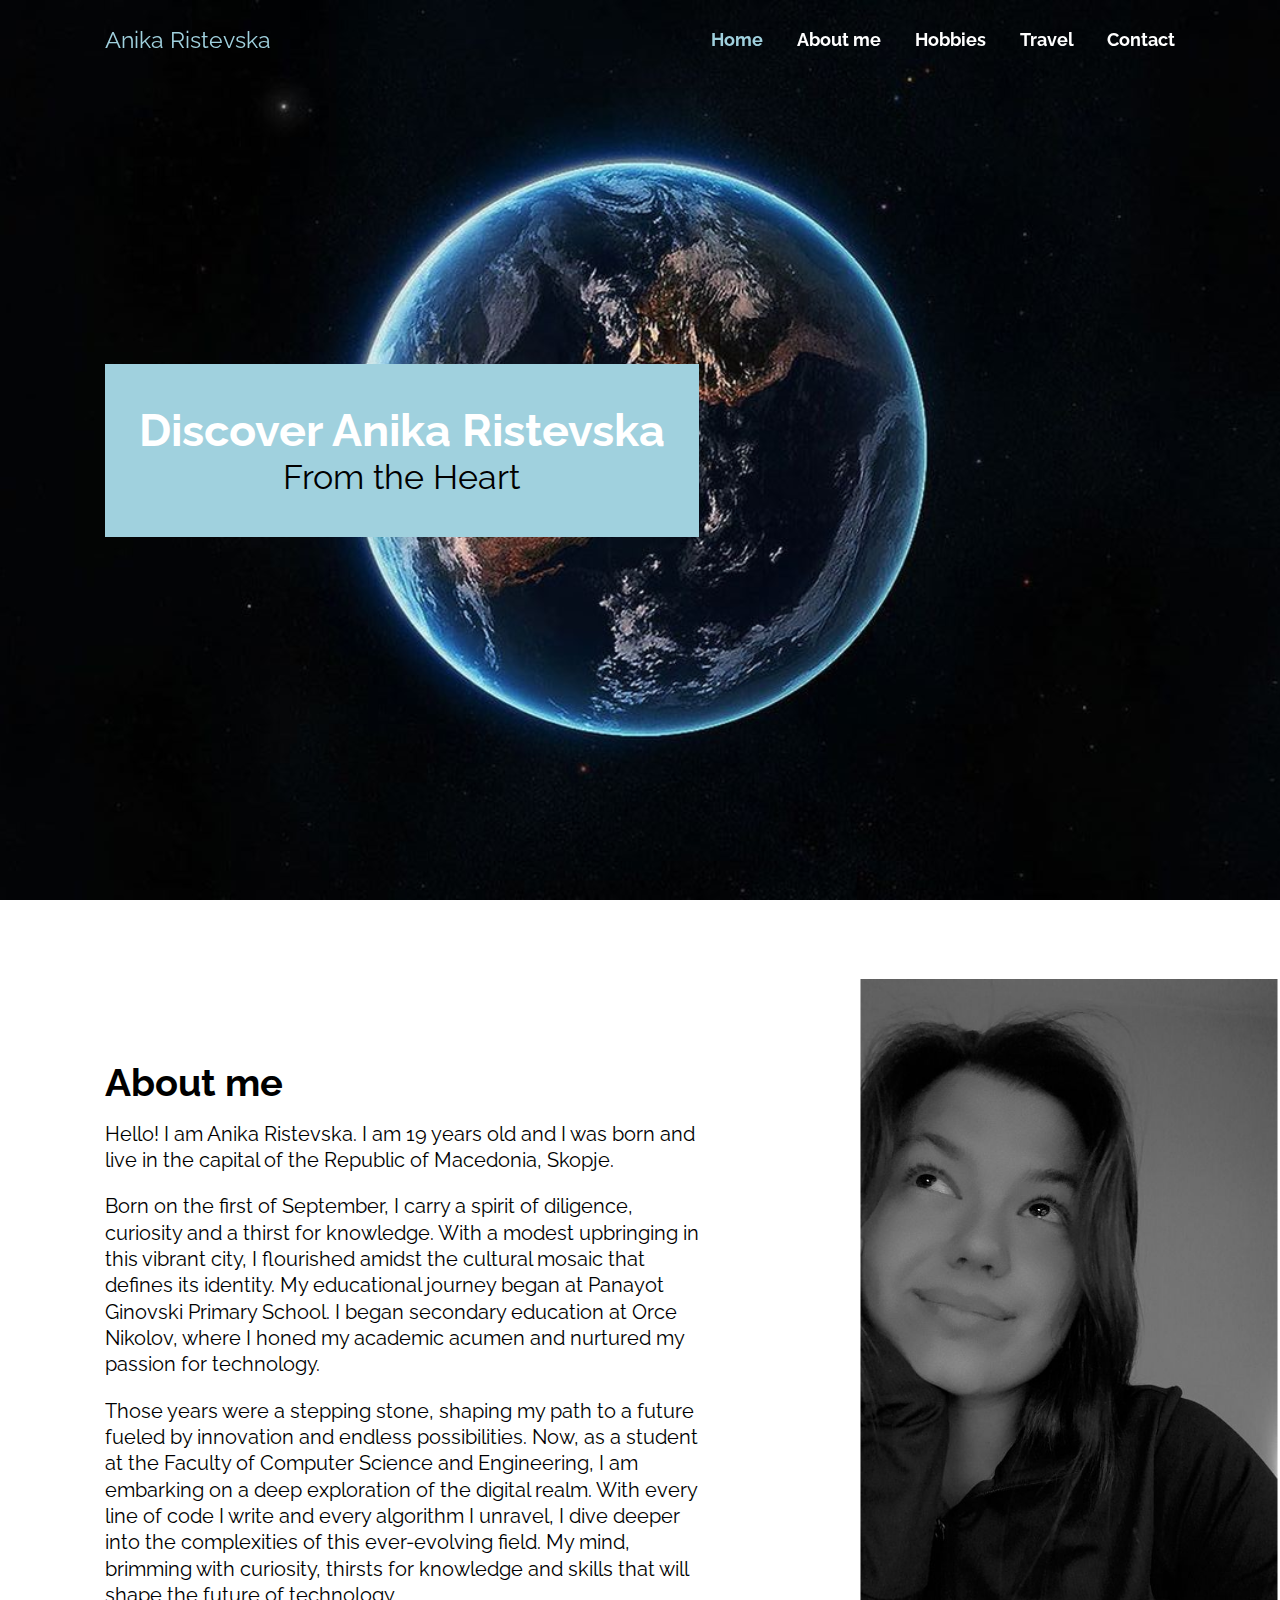
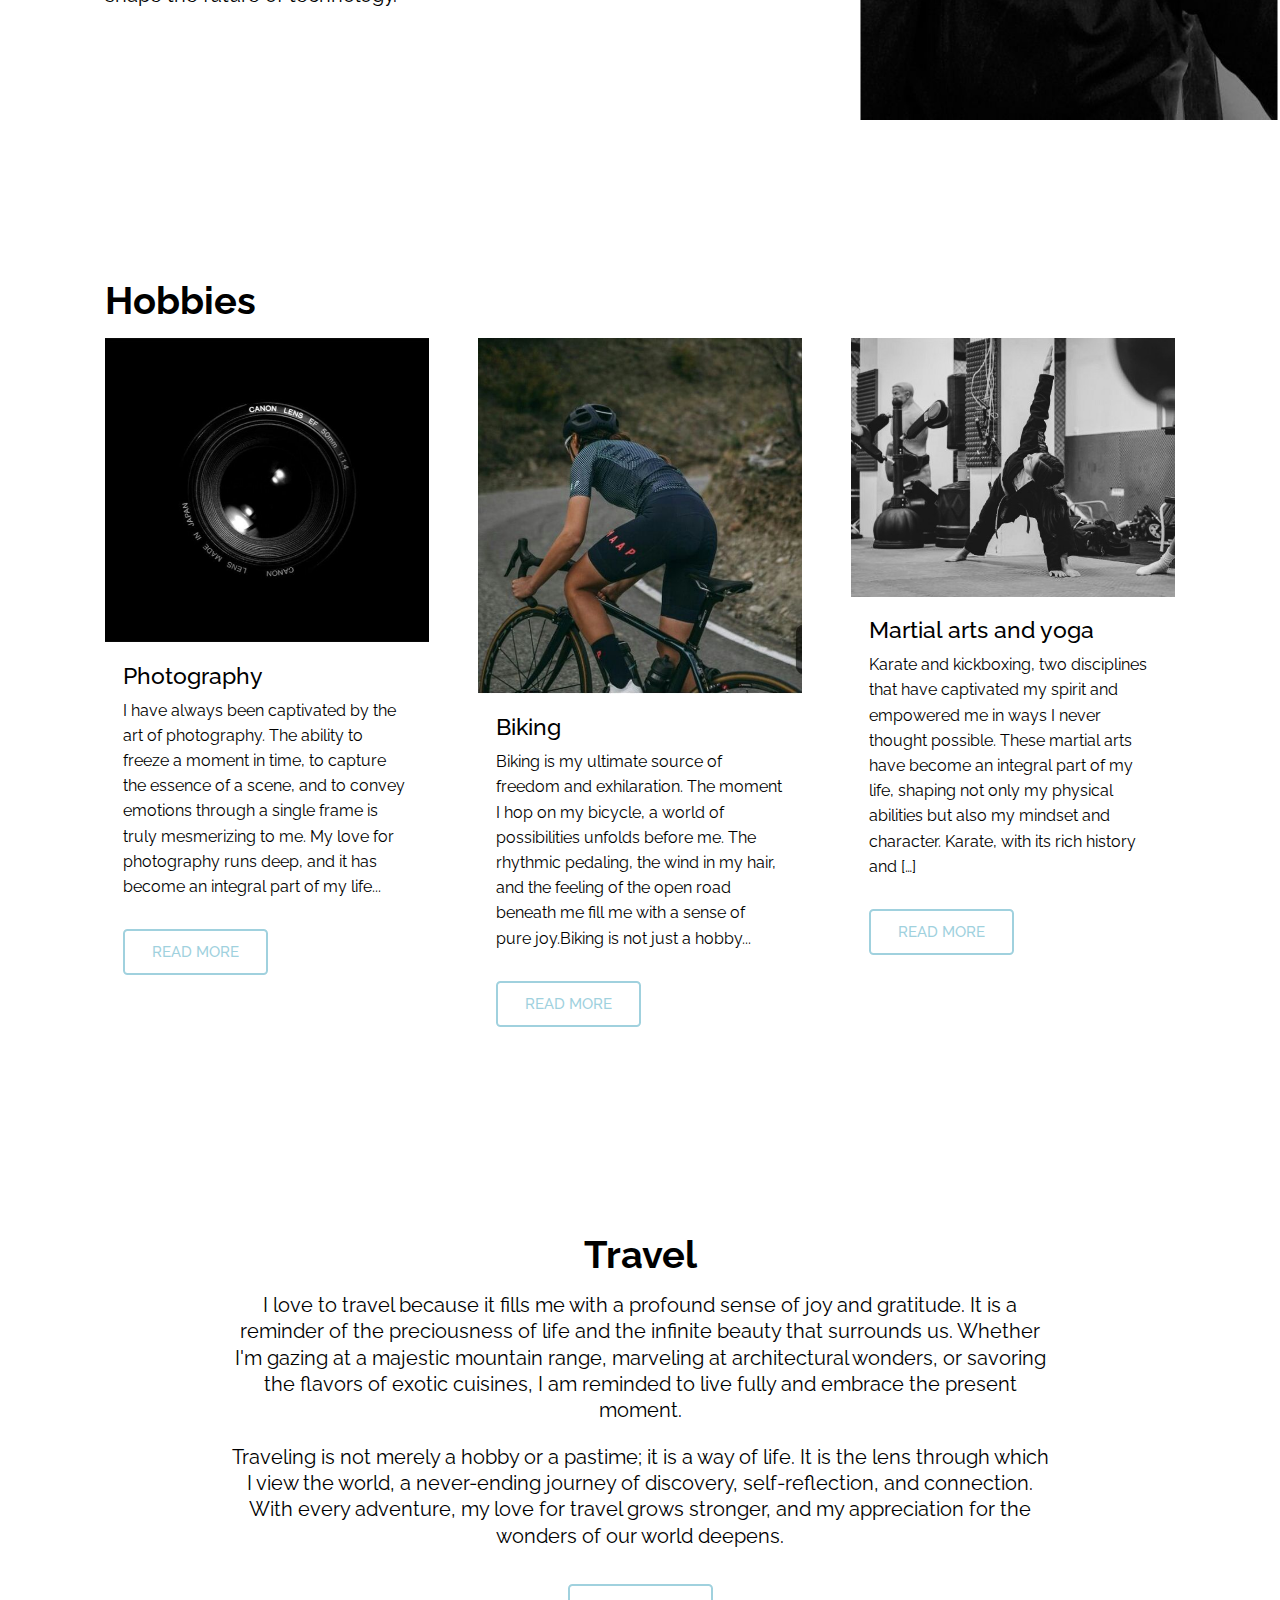
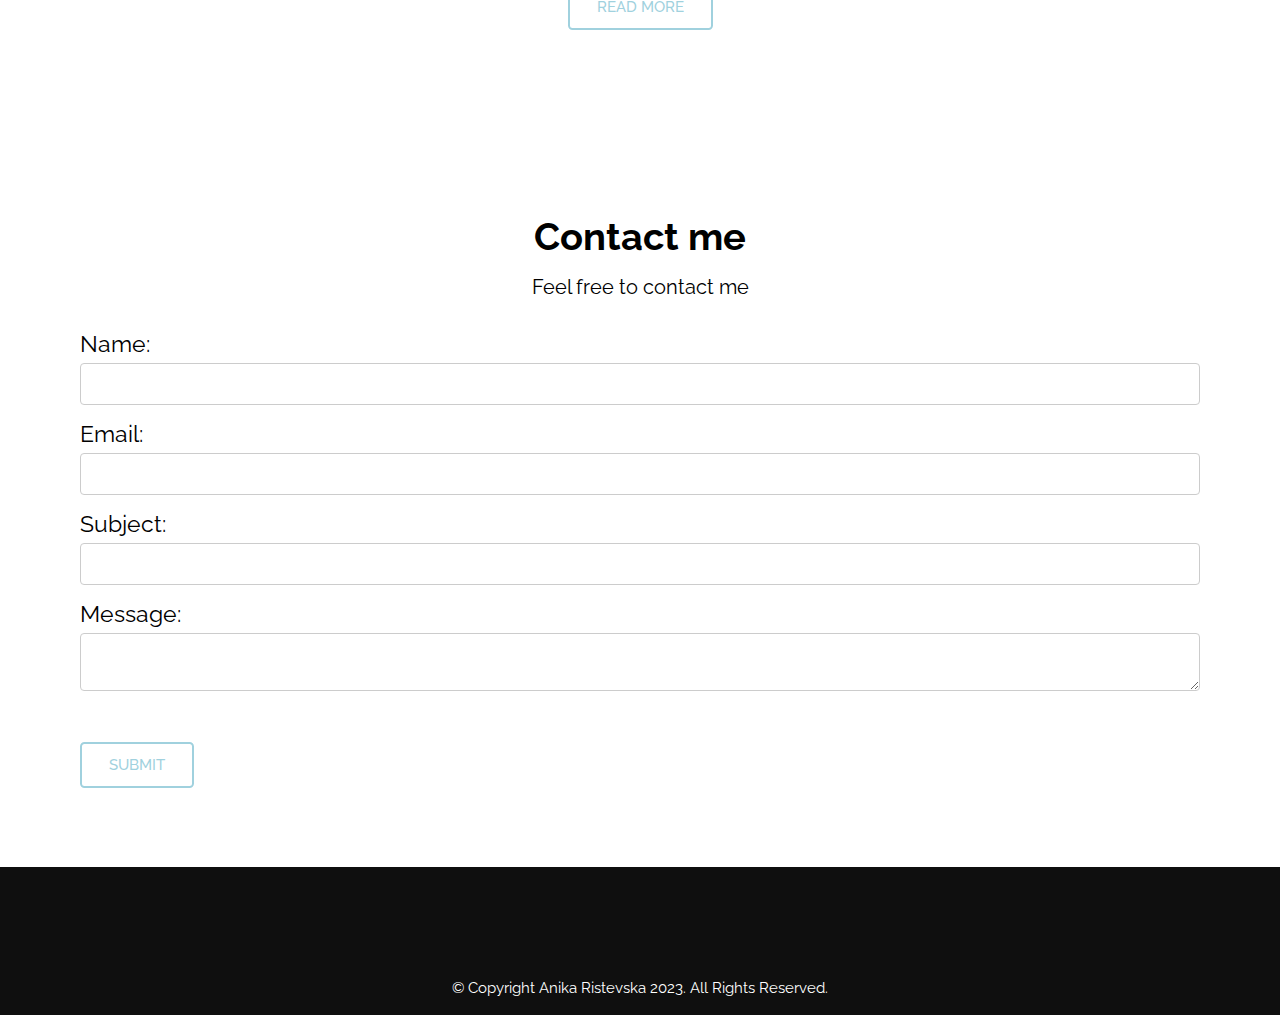
==== index.html @ ef15c839 "Add files via upload" ====
<!DOCTYPE html>
<html lang="en">
<head>
    <meta charset="UTF-8">
    <meta http-equiv="X-UA-Compatible" content="IE=edge">
    <meta name="viewport" content="width=device-width, initial-scale=1.0">
    <title>Anika Ristevska</title>
    <link rel="stylesheet" href="css/style.css">
    <script src="js/fontawesome.min.js"></script>
    <script src="js/jquery-3.6.4.min.js"></script>
</head>
<body>
    <aside id="aside">
        <div class="wrapper-aside">
            <i class="fas fa-times" onclick="close_aside();"></i>
            <nav class="aside-nav">
                <ul>
                    <li>
                        <a href="index.html">Home</a>
                    </li>
                    <li>
                        <a href="#about-me">About Me</a>
                    </li>
                    <li>
                        <a href="#hobbies">Hobbies</a>
                    </li>
                    <li>
                        <a href="#travel">Travel</a>
                    </li>
                    <li>
                        <a href="#contact">Contact</a>
                    </li>
                </ul>
            </nav>
            <div class="aside-contact">
                <a href="tel:+436644708633" target="_blank">
                    <i class="fas fa-phone-alt"></i>&nbsp;&nbsp;+3897/314-020
                </a>
                <a href="mailto:anikaristevska11@gmail.com" target="_blank">
                    <i class="fas fa-envelope"></i>&nbsp;&nbsp;anikaristevska11@gmail.com
                </a>
            </div>
            <div class="aside-social-media">
                <a href="https://www.instagram.com/anika_ristevska/" target="_blank">
                    <i class="fab fa-instagram"></i>
                </a>
                <a href="https://www.facebook.com/anika.ristevska" target="_blank">
                    <i class="fab fa-facebook"></i>
                </a>
                <a href="https://www.linkedin.com" target="_blank">
                    <i class="fab fa-linkedin-in"></i>
                </a>
                <a href="https://www.twitter.com" target="_blank">
                    <i class="fab fa-twitter"></i>
                </a>
                <a href="https://www.youtube.com" target="_blank">
                    <i class="fab fa-youtube"></i>
                </a>
            </div>
        </div>
    </aside>
    <header id="header">
        <div class="container">
            <div class="row row-header">
                <div class="col-xl-3 col-lg-3 col-md-3 col-sm-3 col-xs-6">
                    <div class="logo-part">
                        <a href='index.html'>Anika Ristevska</a>
                    </div>
                </div>
                <div class="col-xl-9 col-lg-9 col-md-9 col-sm-9 col-xs-6">
                    <nav class="navigation">
                        <ul>
                            <li>
                                <a class="link active" href="index.html" >Home</a>
                            </li>
                            <li>
                                <a class="link" href="#about-me">About me</a>
                            </li>
                            <li>
                                <a class="link" href="#hobbies">Hobbies</a>
                            </li>
                            <li>
                                <a class="link" href="#travel">Travel</a>
                            </li>
                            <li>
                                <a class="link" href="#contact">Contact</a>
                            </li>
                        </ul>
                        <i id="hamburger" class="fas fa-bars" onclick="open_aside();"></i>
                    </nav>
                </div>
            </div>
        </div>
    </header>
    <main>
        <section class="main-part">
            <img class="main-home-img" src="images/main-image.jpg" alt="Main image">
            <div class="container">
                <div class="row">
                    <div class="col-xl-7 col-lg-7 col-md-8 col-sm-12">
                        <div class="wrapper-main-text">
							<div class="discover">
								<h1>Discover Anika Ristevska</h1>
								<h2>From the Heart</h2>
							</div>
                        </div>
                    </div>
                </div>
            </div>
        </section>
        <section class="container-about-me" id="about-me">
            <div class="container">
                <div class="row">
                    <div class="col-xl-7 col-lg-7">
                        <div class="content-text">
                            <div class="wrapper-txt wrapper-dark-txt">
                                <h2>About me</h2>
                                <p>Hello! I am Anika Ristevska. I am 19 years old and I was born and live in the capital of the Republic of Macedonia, Skopje.</p>
                                <p>Born on the first of September, I carry a spirit of diligence, curiosity and a thirst for knowledge. With a modest upbringing in this vibrant city, I flourished amidst the cultural mosaic that defines its identity. My educational journey began at Panayot Ginovski Primary School. I began secondary education at Orce Nikolov, where I honed my academic acumen and nurtured my passion for technology. </p>
                                <p>Those years were a stepping stone, shaping my path to a future fueled by innovation and endless possibilities. Now, as a student at the Faculty of Computer Science and Engineering, I am embarking on a deep exploration of the digital realm. With every line of code I write and every algorithm I unravel, I dive deeper into the complexities of this ever-evolving field. My mind, brimming with curiosity, thirsts for knowledge and skills that will shape the future of technology.</p>
                            </div>
                        </div>
                    </div>
                    <div class="col-xl-5 col-lg-5">
                        <div class="about-me-img">
                            <img id="about-me-img" src="images/jas.jpg" alt="About me">
                        </div>
                    </div>
                </div>
            </div>
        </section>
        <section class="container-hobbies" id="hobbies">
            <div class="container">
                <div class="row">
                    <div class="col-xl-12 col-lg-12">
                        <div class="content-text">
                            <div class="wrapper-txt wrapper-dark-txt">
                                <h2>Hobbies</h2>
                            </div>
                        </div>
                    </div>
					<article class="col-xl-4 col-lg-4 col-md-12 col-sm-12 col-blog">
                        <div class="blog-item">
                            <div class="blog-img">
							<img src="images/cam1.jpg" alt="Photography">
                            </div>
                            <div class="blog-content">
                                <h3>Photography</h3>
                                <p>I have always been captivated by the art of photography. The ability to freeze a moment in time, to capture the essence of a scene, and to convey emotions through a single frame is truly mesmerizing to me. My love for photography runs deep, and it has become an integral part of my life...</p>
                                <a class="btn btn-dark" href="photography.html">Read more</a>
                            </div>
                        </div>
                    </article>
					<article class="col-xl-4 col-lg-4 col-md-12 col-sm-12 col-blog">
                        <div class="blog-item">
                            <div class="blog-img">
							<img src="images/bike2.jpg" alt="Biking">
                            </div>
                            <div class="blog-content">
                                <h3>Biking</h3>
                                <p>Biking is my ultimate source of freedom and exhilaration. The moment I hop on my bicycle, a world of possibilities unfolds before me. The rhythmic pedaling, the wind in my hair, and the feeling of the open road beneath me fill me with a sense of pure joy.Biking is not just a hobby...</p>
                                <a class="btn btn-dark" href="biking.html">Read more</a>
                            </div>
                        </div>
                    </article>	
					<article class="col-xl-4 col-lg-4 col-md-12 col-sm-12 col-blog">
                        <div class="blog-item">
                            <div class="blog-img">
							<img src="images/karate.jpg" alt="Martial arts and yoga">
                            </div>
                            <div class="blog-content">
                                <h3>Martial arts and yoga</h3>
                                <p>Karate and kickboxing, two disciplines that have captivated my spirit and empowered me in ways I never thought possible. These martial arts have become an integral part of my life, shaping not only my physical abilities but also my mindset and character. Karate, with its rich history and […]</p>
                                <a class="btn btn-dark" href="martial-arts-and-yoga.html">Read more</a>
                            </div>
                        </div>
                    </article>			
                </div>
            </div>
        </section>		
        <section class="container-travel" id="travel">
            <div class="container">
                <div class="row row-travel">
                    <div class="col-xl-10 col-lg-9 col-md-10 col-sm-12">
                        <div class="wrapper-txt wrapper-dark-txt travel-text-wrapper">
                            <h2>Travel</h2>
                            <p>I love to travel because it fills me with a profound sense of joy and gratitude. It is a reminder of the preciousness of life and the infinite beauty that surrounds us. Whether I'm gazing at a majestic mountain range, marveling at architectural wonders, or savoring the flavors of exotic cuisines, I am reminded to live fully and embrace the present moment.</p>
                            <p>Traveling is not merely a hobby or a pastime; it is a way of life. It is the lens through which I view the world, a never-ending journey of discovery, self-reflection, and connection. With every adventure, my love for travel grows stronger, and my appreciation for the wonders of our world deepens.</p>
                            <a class="btn btn-dark" href="travel.html">Read more</a>
                        </div>
                    </div>
                    <div class="col-xl-12 col-lg-12 col-md-12 col-sm-12">

                    </div>
                </div>
            </div>
        </section>		
		
        <section class="container-blog" id="contact">
            <div class="container">
                <div class="row row-title-blog">
                    <div class="col-xl-7 col-lg-8 col-md-10 col-sm-12">
                        <div class="wrapper-txt wrapper-dark-txt">
                            <h2>Contact me</h2>
                            <p>Feel free to contact me</p>
                        </div>
                    </div>
                </div>
                <div class="row">
				  <form action="/action_page.php" method="post" action="process.php">
					<label for="name">Name:</label>
					<input type="text" id="name" name="name" required>

					<label for="email">Email:</label>
					<input type="email" id="email" name="email" required>

					<label for="subject">Subject:</label>
					<input type="text" id="subject" name="subject" required>

					<label for="message">Message:</label>
					<textarea id="message" name="message" required></textarea>

					<input class="btn btn-dark" type="submit" value="Submit">
				  </form>
                </div>
            </div>
        </section>
    </main>
    <footer>
        <div class="container-footer">
            <div class="container">
                <div class="row footer-row">
                    <div class="col-xl-6 col-lg-8 col-md-10 col-sm-12">
                        <div class="footer-item">
                            <div class="footer-social-media">
                                <a href="https://www.instagram.com/" target="_blank">
                                    <i class="fab fa-instagram"></i>
                                </a>
                                <a href="https://www.facebook.com/" target="_blank">
                                    <i class="fab fa-facebook"></i>
                                </a>
                                <a href="https://twitter.com/" target="_blank">
                                    <i class="fab fa-twitter"></i>
                                </a>
                                <a href="https://www.linkedin.com/" target="_blank">
                                    <i class="fab fa-linkedin"></i>
                                </a>
                                <a href="https://www.youtube.com/" target="_blank">
                                    <i class="fab fa-youtube"></i>
                                </a>
                            </div>
                        </div>
                    </div>
                </div>
                <div class="container">
                    <div class="row">
                        <div class="col-xl-12 col-lg-12 col-md-12 col-sm-12">
                            <div class="wrapper-copyright">
                                <p>&copy; Copyright Anika Ristevska 2023. All Rights Reserved.</p>
                            </div>
                        </div>
                    </div>
                </div>
            </div>
        </div>
    </footer>
    <script src="js/functions.js"></script>
</body>
</html>
---- css/style.css ----
@font-face {
	font-family: "light-font";
	src: url("../fonts/Raleway-Light.ttf");
}

@font-face {
	font-family: "regular-font";
	src: url("../fonts/Raleway-Regular.ttf");
}

@font-face {
	font-family: "medium-font";
	src: url("../fonts/Raleway-Medium.ttf");
}

@font-face {
	font-family: "bold-font";
	src: url("../fonts/Raleway-Bold.ttf");
}

:root{
    --font-size: 15px;
    --h1-font-size: 2em;
    --h2-font-size: 1.7em;
}

*{
	font-family: "regular-font", sans-serif;
}

*, *::before, *::after{
    box-sizing: border-box;
}

html{
	font-size: 15px;
	overflow-x: hidden;
}

body{
    margin: 0;
    padding: 0;
    font-size: 100%;
    background-color: white;
    color: #000;
    font-weight: 400;
	overflow-x: hidden;
}

#aside{
	height: 100vh;
	width: 100%;
	position: fixed;
	top: 0;
	background-color: white;
	z-index: 1100;
	overflow-y: auto;
	padding: 1rem 1.1rem 3rem 1.1rem;
	transition: all 0.5s ease;
	transform: translateX(-100%);
}

#aside .wrapper-aside{
	height: 100%;
	position: relative;
}

#aside .wrapper-aside > i.fa-times{
	position: absolute;
	right: 0;
	top: 0;
	font-size: 1.5rem;
	cursor: pointer;
}

#aside .wrapper-aside > i.fa-times:hover{
	color: rgb(239, 59, 69);
	transition: all 1.3s cubic-bezier(0.075, 0.82, 0.165, 1);
}

#aside .wrapper-aside .aside-nav, #aside .wrapper-aside .aside-contact{
	border-bottom: 0.0625rem solid lightgray;
	display: flex;
	max-width: 25rem;
	width: 100%;
	margin-left: auto;
	margin-right: auto;
}

#aside .wrapper-aside .aside-nav{
	justify-content: center;
	padding: 4rem 0 1rem 0;
}

#aside .wrapper-aside .aside-nav ul{
	list-style-type: none;
	padding: 0;
	margin: 0;
}

#aside .wrapper-aside .aside-nav ul li a{
	display: block;
	padding: 0.5rem 0;
	margin: 0.6rem 0;
	text-align: center;
	font-size: 1.3rem;
}

#aside .wrapper-aside .aside-nav ul li a:hover{
	color: rgb(239, 59, 69);
	transition: all 1.3s cubic-bezier(0.075, 0.82, 0.165, 1);
}

#aside .wrapper-aside .aside-contact{
	align-items: center;
	flex-direction: column;
	padding: 1rem 0;
	font-size: 1.3rem;
}

#aside .wrapper-aside .aside-contact a{
	display: block;
	padding: 0.2rem 0;
	margin: 0.3rem 0;
}

#aside .wrapper-aside .aside-contact a:hover{
	color: rgb(239, 59, 69);
	transition: all 1.3s cubic-bezier(0.075, 0.82, 0.165, 1);
}

#aside .wrapper-aside .aside-contact a .fa-times{
	color: var(--fourth-txt-color);
}

#aside .aside-social-media{
	display: flex;
	justify-content: center;
	padding: 1rem 0;
	margin: 0.3rem 0;
}

#aside .aside-social-media a{
	display: inline-flex;
	margin: 0 0.4rem;
	font-size: 1.3rem;
}

#aside .aside-social-media a:hover{
	color: rgb(239, 59, 69);
	transition: all 1.3s cubic-bezier(0.075, 0.82, 0.165, 1);
}

header{
    padding: 0.5em 0;
    position: fixed;
    left: 0;
    top: 0;
    right: 0;
	z-index: 999;
	font-size: 1.5rem;
	transition: all 1s cubic-bezier(0.075, 0.82, 0.165, 1);
}

#header > .container > .row{
	align-items: center;
}
.logo-part{
	color:#a0d1de;	
}

.row-header{
	align-items: center;
}

h1, h2, h3, h4, h5, h6, p, label, input, a, button, 
figure, strong, b, textarea, ul{
	font-weight: inherit;
	margin: 0;
	padding: 0;
}

p{
	line-height: 1.6;
}

a{
	text-decoration: none;
	color: inherit;
}

.container{
    width: 100%;
    padding-left: 1.1em;
    padding-right: 1.1em;
    margin-left: auto;
    margin-right: auto;
}

.row{
    display: flex;
    flex-wrap: wrap;
    margin-left: -1.1em;
    margin-right: -1.1em;
}

.col-sm-1, .col-sm-2, .col-sm-3, .col-sm-4, .col-sm-5, .col-sm-6, .col-sm-7, .col-sm-8, .col-sm-9, .col-sm-10, 
.col-sm-11, .col-sm-12, .col-md-1, .col-md-2, .col-md-3, .col-md-4, .col-md-5, .col-md-6, .col-md-7, .col-md-8, 
.col-md-9, .col-md-10, .col-md-11, .col-md-12, .col-lg-1, .col-lg-2, .col-lg-3, .col-lg-4, .col-lg-5, .col-lg-6, 
.col-lg-7, .col-lg-8, .col-lg-9, .col-lg-10, .col-lg-11, .col-lg-12, .col-xl-1, .col-xl-2, .col-xl-3, .col-xl-4, 
.col-xl-5, .col-xl-6, .col-xl-7, .col-xl-8, .col-xl-9, .col-xl-10, .col-xl-11, .col-xl-12{
	padding-left: 1.1em;
	padding-right: 1.1em;
	position: relative;
	width: 100%;
	min-height: 1px;
}

.navigation{
    display: flex;
    align-items: center;
    justify-content: flex-end;
}

.navigation .fa-bars{
	color: white;
	display: none;
}

.navigation ul{
    display: flex;
    list-style-type: none;
}

.navigation ul li{
    margin-left: 1.5em;
}

 .navigation ul li a, .li-dropdown span{
    font-size: 0.8em;
	color: white;
	font-family: "medium-font", sans-serif;
} 

.navigation ul li > a, .navigation ul li > span{
	padding: 1em 0;
	display: block;
	transition: all 1s cubic-bezier(0.075, 0.82, 0.165, 1);
	font-family: "bold-font", sans-serif;
}

.navigation ul li > a:hover, .navigation ul li > span:hover{
	color: #a0d1de !important;
}

.discover {
    background-color: #a0d1de;
    padding: 40px 20px;
    text-align: center;
}

.main-part{
    height: 100vh;
    display: flex;
    align-items: center;
	position: relative;
	overflow: hidden;
	font-size: 1.5rem;
}

.main-part .main-home-img{
	position: absolute;
    top: 0;
    left: 0;
    height: 100%;
    object-fit: cover;
    width: 100%;
	animation-name: zoom-main-img;
	animation-duration: 50s;
	animation-timing-function: ease;
	animation-iteration-count: infinite;
}

@keyframes zoom-main-img{
	0%{
		transform: scale(1);
	}
	50%{
		transform: scale(2);
	}
	100%{
		transform: scale(1);
	}
}

.main-part .wrapper-main-text h1{
    color: white;
	font-size: var(--h1-font-size);
	font-family: "bold-font", sans-serif;
}

.btn{
    display: inline-block;
    margin-top: 2em;
    padding: 0.8em 1.8em;
    border-width: 0.15em;
	border-style: solid;
    font-size: 15px;
    text-transform: uppercase;
    border-radius: 0.3em;
	font-family: "medium-font", sans-serif;
	position: relative;
	overflow: hidden;
	transition: all 0.5s cubic-bezier(0.39, 0.575, 0.565, 1);
	background-color: transparent;
	z-index: 0;
}

.btn::before{
	content: "";
	position: absolute;
	left: -100%;
	top: 0;
	height: 100%;
	width: 100%;
	transition: all 0.5s cubic-bezier(0.39, 0.575, 0.565, 1);
	background-color: #a0d1de;
	border-color: #a0d1de;
	z-index: -1;
}

.btn-dark{
	border-color: #a0d1de;
	color: #a0d1de;
}

.btn-dark:hover::before{
	background-color: #a0d1de;
	left: 0;
}

.btn-dark:hover{
	color: white;
}

.container-about-me{
	background-color: white;
}

.container-hobbies{
	background-color: white;
}

.container-about-me, .container-travel, .container-hobbies, .container-blog{
	padding: 3.5em 0em;
	font-size: 1.5rem;
}

.about-me-img img{
	width: 100%;
	display: block;
	transform: translateX(5em);
	transition: all 3s cubic-bezier(0.175, 0.885, 0.32, 1.275);
}

.content-text{
	display: flex;
	align-items: center;
	height: 100%;
}

.wrapper-dark-txt h2, .wrapper-dark-txt h1 {
	color: black;
}

.wrapper-white-txt h2{
	color: white;
}

.wrapper-txt h2, .wrapper-txt h1{
	margin-bottom: 0.4em;
	font-family: "bold-font", sans-serif;
}

.wrapper-txt h1{
	font-size: 2em;
}

.wrapper-txt h2{
	font-size: var(--h2-font-size);
}

.wrapper-txt p{	
	font-size: 0.9em;
	margin-bottom: 1em;
	line-height: 1.3;
}

.wrapper-txt p:last-child{
	margin-bottom: 1.5em;
}

.wrapper-txt a{
	margin-top: 1em;
	display: inline-block;
}

.container-travel .row-travel{
	justify-content: center;
}

.container-travel .row-travel .wrapper-txt{
	text-align: center;
}

.container-travel{
	background-image: url(../images/ocean.jpg);
    background-repeat: no-repeat;
    background-size: cover;
    background-attachment: fixed;
}

.travel-text-wrapper {
    background-color: #fff;
    padding: 20px 30px;
}

.container-blog .row-title-blog{
	justify-content: center;
}

.row-title-blog .wrapper-txt{
	text-align: center;
}

.container-blog .container .blog-item{
	border-radius: 1em;
	overflow: hidden;
	box-shadow: 0px 0px 0.4em 0.05em gray;
	height: 100%;
}

.blog-item img{
	width: 100%;
    display: block;
}

.blog-item .blog-content{
	padding: 0.5em 0.8em 1em;
	background-color: white;
	color: #000;
}

.blog-item .blog-content h3{
	margin: 0.4em 0;
	font-size: 1em;
	font-family: "medium-font", sans-serif;
}

.blog-item .blog-content p{
	font-size: 0.7em;
}

.blog-content p i{
	color: rgb(173 30 38);
}

footer{
	background-color: rgb(15,15,15);
	padding: 2em 0 1em;
}

.container-footer .footer-row{
	justify-content: center;
}

.footer-item{
	text-align: center;
	color: white;
}

.footer-item p{
	font-size: 1em;
}

.footer-item img{
	width: 12em;
	margin-bottom: 1em;
}

.footer-item .footer-social-media{
	margin-top: 1.2em;
}

.footer-social-media a{
	margin: 0 0.3em;
	font-size: 1.8em;
}

.footer-social-media a i:hover{
	color: rgb(239, 58, 68, 1);
	transition: all 2s cubic-bezier(0.075, 0.82, 0.165, 1);
}

.wrapper-copyright{
	text-align: center;
	color: white;
	margin-top: 2em;
	font-size: 1em;
}

.main-other-section{
    font-size: 1.5rem;
    padding-top: 6em;
    padding-bottom: 3em;
    background-position: center;
}
.main-photography{
    background-image: url(../images/photography.jpg);
}

.main-biking{
    background-image: url(../images/biking.jpg);
}

.main-martial-arts{
    background-image: url(../images/martial-arts-and-yoga.jpg);
}

.main-other-section .row-other{
    justify-content: center;
}

.main-other-section .wrapper-main-text{
    text-align: center;
}

.main-other-section .wrapper-main-text h1{
    font-size: var(--h1-font-size);
    font-family: "bold-font", sans-serif;
	margin-bottom: 0.8em;
}

.main-other-section .wrapper-main-text h1, .main-other-section .wrapper-main-text p {
    color: white;
}

input[type=text], input[type=email], textarea {
  width: 100%;
  padding: 12px;
  border: 1px solid #ccc;
  border-radius: 4px;
  box-sizing: border-box;
  margin-top: 6px;
  margin-bottom: 16px;
  resize: vertical;
}

@media all and (min-width: 100px){
	:root{
		--font-size: 11px;
	}
    .col-xs-1{
		max-width: 8.33%;
		flex-basis: 8.33%;
	}
	.col-xs-2{
		max-width: 16.66%;
		flex-basis: 16.66%;
	}
	.col-xs-3{
		max-width: 25%;
		flex-basis: 25%;
	}
	.col-xs-4{
		max-width: 33.33%;
		flex-basis: 33.33%;
	}
	.col-xs-5{
		max-width: 41.66%;
		flex-basis: 41.66%;
	}
	.col-xs-6{
		max-width: 50%;
		flex-basis: 50%;
	}
	.col-xs-7{
		max-width: 57.47%;
		flex-basis: 57.47%;
	}
	.col-xs-8{
		max-width: 66.66%;
		flex-basis: 66.66%;
	}
	.col-xs-9{
		max-width: 75%;
		flex-basis: 75%;
	}
	.col-xs-10{
		max-width: 83.33%;
		flex-basis: 83.33%;
	}
	.col-xs-11{
		max-width: 91.74%;
		flex-basis: 91.74%;
	}
	.col-xs-12{
		max-width: 100%;
		flex-basis: 100%;
	}
}

@media all and (min-width: 576px){
	:root{
		--font-size: 12.5px;
	}
	.container{
		max-width: 540px;
	}
	.col-sm-1{
		max-width: 8.33%;
		flex-basis: 8.33%;
	}
	.col-sm-2{
		max-width: 16.66%;
		flex-basis: 16.66%;
	}
	.col-sm-3{
		max-width: 25%;
		flex-basis: 25%;
	}
	.col-sm-4{
		max-width: 33.33%;
		flex-basis: 33.33%;
	}
	.col-sm-5{
		max-width: 41.66%;
		flex-basis: 41.66%;
	}
	.col-sm-6{
		max-width: 50%;
		flex-basis: 50%;
	}
	.col-sm-7{
		max-width: 57.47%;
		flex-basis: 57.47%;
	}
	.col-sm-8{
		max-width: 66.66%;
		flex-basis: 66.66%;
	}
	.col-sm-9{
		max-width: 75%;
		flex-basis: 75%;
	}
	.col-sm-10{
		max-width: 83.33%;
		flex-basis: 83.33%;
	}
	.col-sm-11{
		max-width: 91.74%;
		flex-basis: 91.74%;
	}
	.col-sm-12{
		max-width: 100%;
		flex-basis: 100%;
	}
}

@media all and (min-width: 768px){
	:root{
		--font-size: 13.5px;
	}
	.container{
		max-width: 720px;
	}
	.col-md-1{
		max-width: 8.33%;
		flex-basis: 8.33%;
	}
	.col-md-2{
		max-width: 16.66%;
		flex-basis: 16.66%;
	}
	.col-md-3{
		max-width: 25%;
		flex-basis: 25%;
	}
	.col-md-4{
		max-width: 33.33%;
		flex-basis: 33.33%;
	}
	.col-md-5{
		max-width: 41.66%;
		flex-basis: 41.66%;
	}
	.col-md-6{
		max-width: 50%;
		flex-basis: 50%;
	}
	.col-md-7{
		max-width: 57.47%;
		flex-basis: 57.47%;
	}
	.col-md-8{
		max-width: 66.66%;
		flex-basis: 66.66%;
	}
	.col-md-9{
		max-width: 75%;
		flex-basis: 75%;
	}
	.col-md-10{
		max-width: 83.33%;
		flex-basis: 83.33%;
	}
	.col-md-11{
		max-width: 91.74%;
		flex-basis: 91.74%;
	}
	.col-md-12{
		max-width: 100%;
		flex-basis: 100%;
	}
}

@media all and (min-width: 992px){
	:root{
		--font-size: 14.5px;
	}
	.container{
		max-width: 920px;
	}
	.col-lg-1{
		max-width: 8.33%;
		flex-basis: 8.33%;
	}
	.col-lg-2{
		max-width: 16.66%;
		flex-basis: 16.66%;
	}
	.col-lg-3{
		max-width: 25%;
		flex-basis: 25%;
	}
	.col-lg-4{
		max-width: 33.33%;
		flex-basis: 33.33%;
	}
	.col-lg-5{
		max-width: 41.66%;
		flex-basis: 41.66%;
	}
	.col-lg-6{
		max-width: 50%;
		flex-basis: 50%;
	}
	.col-lg-7{
		max-width: 57.47%;
		flex-basis: 57.47%;
	}
	.col-lg-8{
		max-width: 66.66%;
		flex-basis: 66.66%;
	}
	.col-lg-9{
		max-width: 75%;
		flex-basis: 75%;
	}
	.col-lg-10{
		max-width: 83.33%;
		flex-basis: 83.33%;
	}
	.col-lg-11{
		max-width: 91.74%;
		flex-basis: 91.74%;
	}
	.col-lg-12{
		max-width: 100%;
		flex-basis: 100%;
	}
}

@media all and (min-width: 1200px){
	:root{
		--font-size: 15px;
	}
	.container{
		max-width: 1120px;
	}
	.col-xl-1{
		max-width: 8.33%;
		flex-basis: 8.33%;
	}
	.col-xl-2{
		max-width: 16.66%;
		flex-basis: 16.66%;
	}
	.col-xl-3{
		max-width: 25%;
		flex-basis: 25%;
	}
	.col-xl-4{
		max-width: 33.33%;
		flex-basis: 33.33%;
	}
	.col-xl-5{
		max-width: 41.66%;
		flex-basis: 41.66%;
	}
	.col-xl-6{
		max-width: 50%;
		flex-basis: 50%;
	}
	.col-xl-7{
		max-width: 57.47%;
		flex-basis: 57.47%;
	}
	.col-xl-8{
		max-width: 66.66%;
		flex-basis: 66.66%;
	}
	.col-xl-9{
		max-width: 75%;
		flex-basis: 75%;
	}
	.col-xl-10{
		max-width: 83.33%;
		flex-basis: 83.33%;
	}
	.col-xl-11{
		max-width: 91.74%;
		flex-basis: 91.74%;
	}
	.col-xl-12{
		max-width: 100%;
		flex-basis: 100%;
	}
}

@media all and (max-width: 991px){
	.navigation .fa-bars{
		display: block;
		font-size: 1.9rem;
	}
	.navigation ul{
		display: none;
	}
	.about-me-img{
		margin-top: 2em;
	}
	.col-blog{
		margin-bottom: 2em;
	}
}
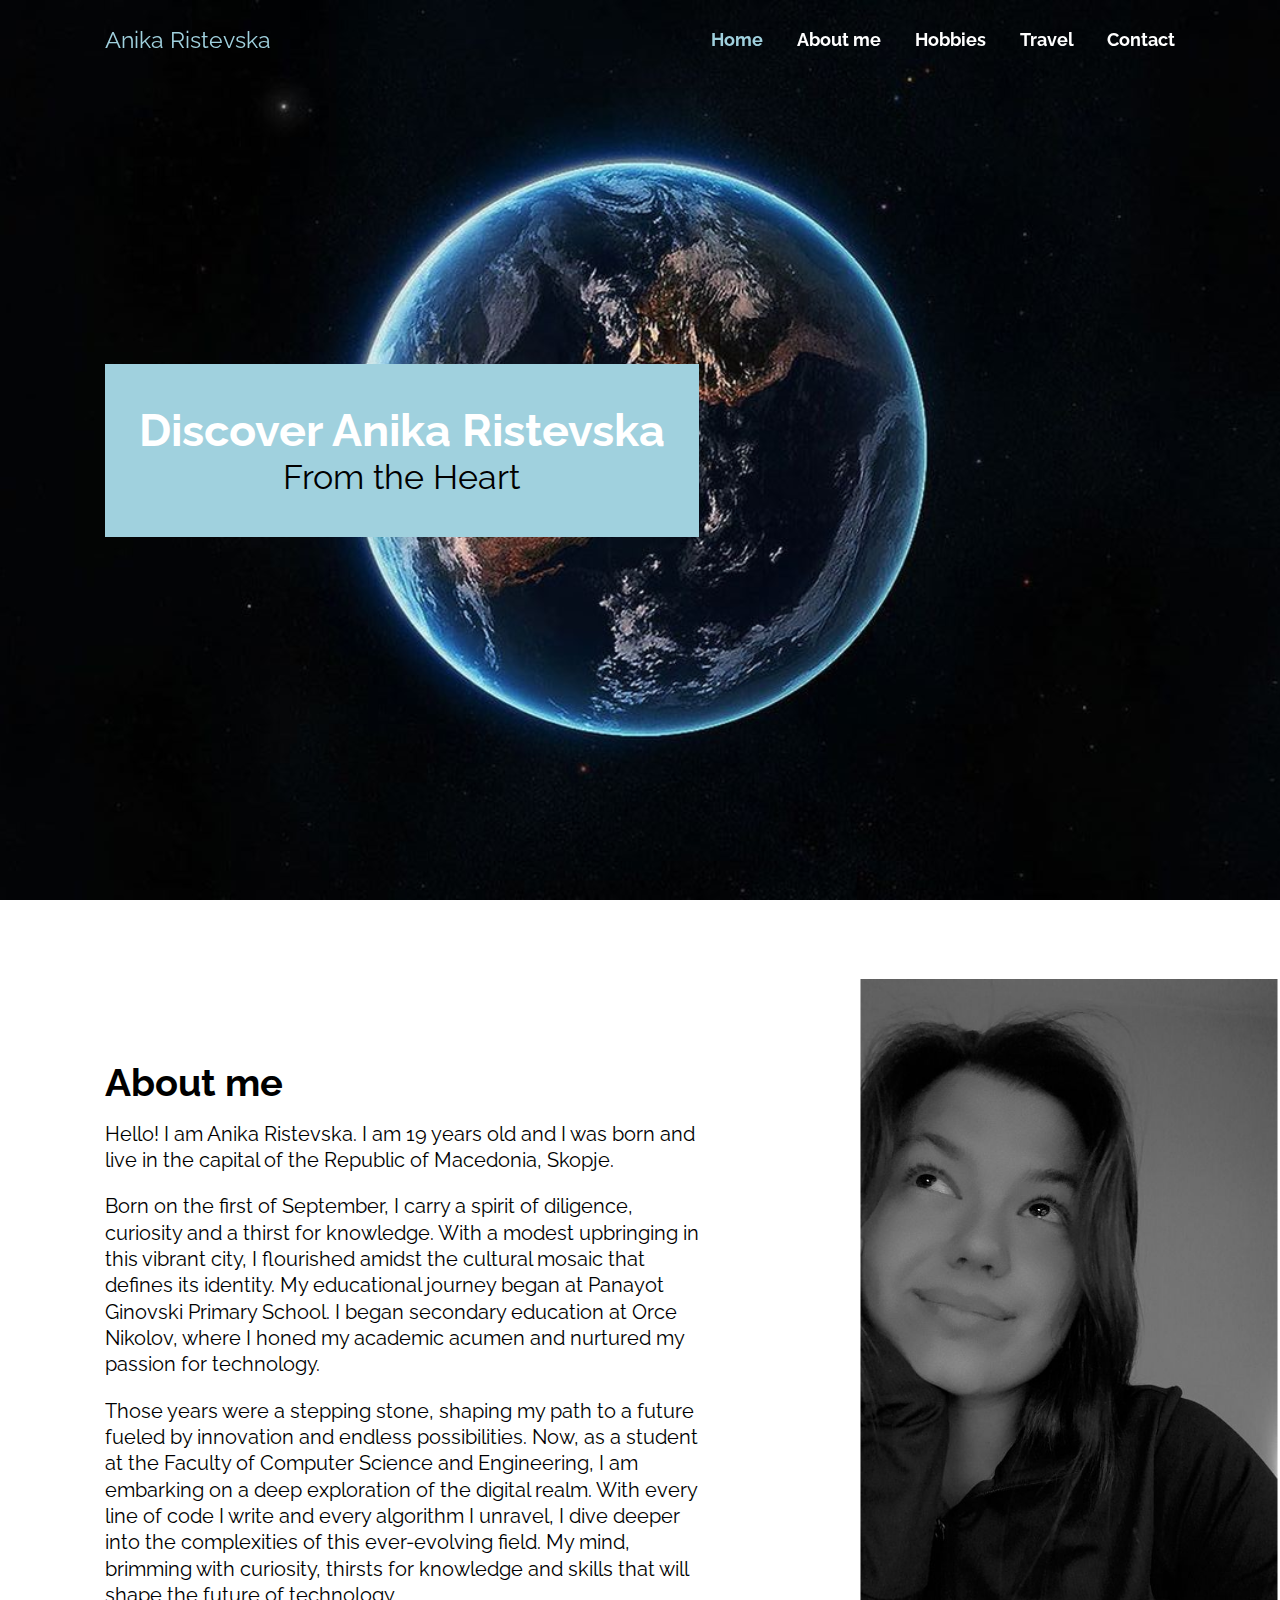
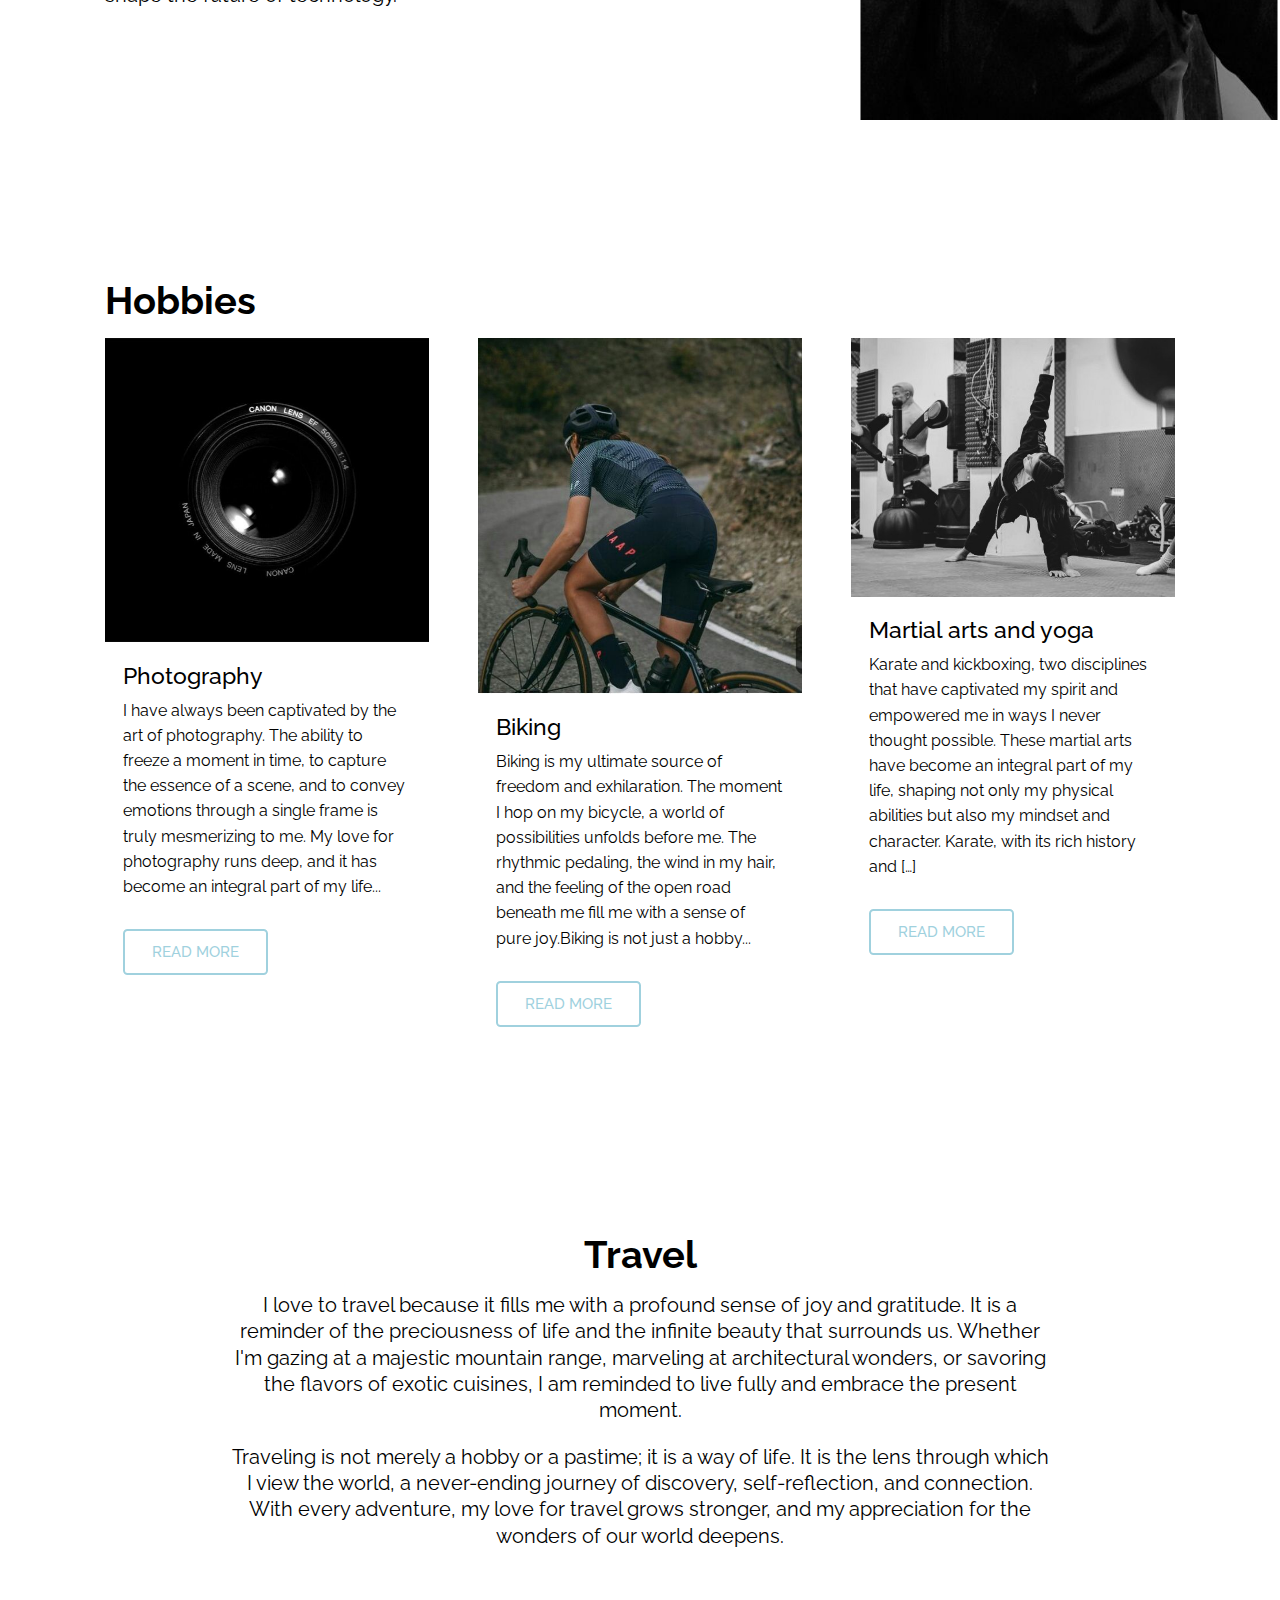
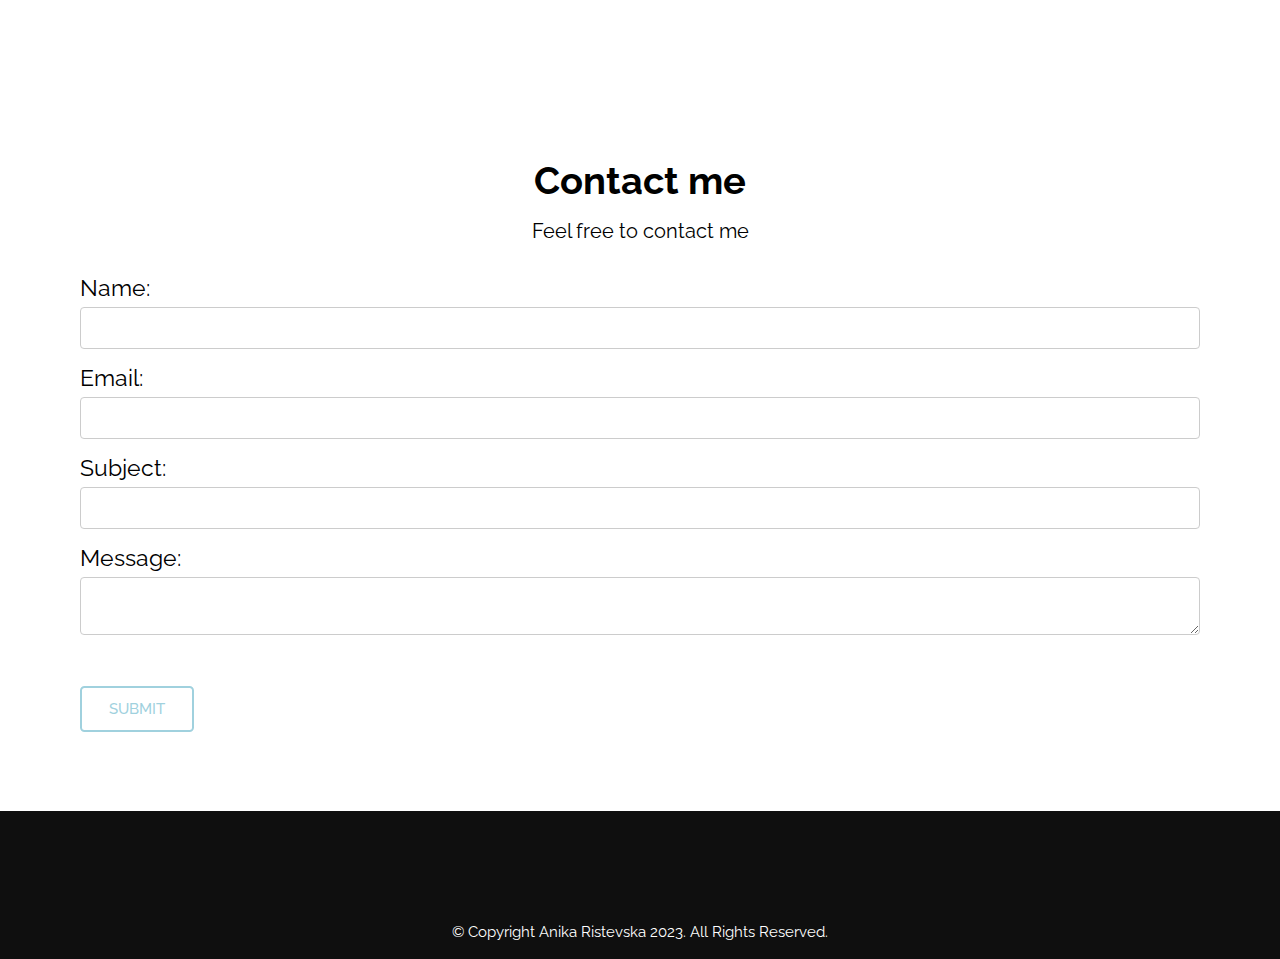
==== commit 7a9fc6ac: "Update index.html" ====
--- a/index.html
+++ b/index.html
@@ -186,7 +186,6 @@
                             <h2>Travel</h2>
                             <p>I love to travel because it fills me with a profound sense of joy and gratitude. It is a reminder of the preciousness of life and the infinite beauty that surrounds us. Whether I'm gazing at a majestic mountain range, marveling at architectural wonders, or savoring the flavors of exotic cuisines, I am reminded to live fully and embrace the present moment.</p>
                             <p>Traveling is not merely a hobby or a pastime; it is a way of life. It is the lens through which I view the world, a never-ending journey of discovery, self-reflection, and connection. With every adventure, my love for travel grows stronger, and my appreciation for the wonders of our world deepens.</p>
-                            <a class="btn btn-dark" href="travel.html">Read more</a>
                         </div>
                     </div>
                     <div class="col-xl-12 col-lg-12 col-md-12 col-sm-12">
@@ -266,4 +265,4 @@
     </footer>
     <script src="js/functions.js"></script>
 </body>
-</html>+</html>
